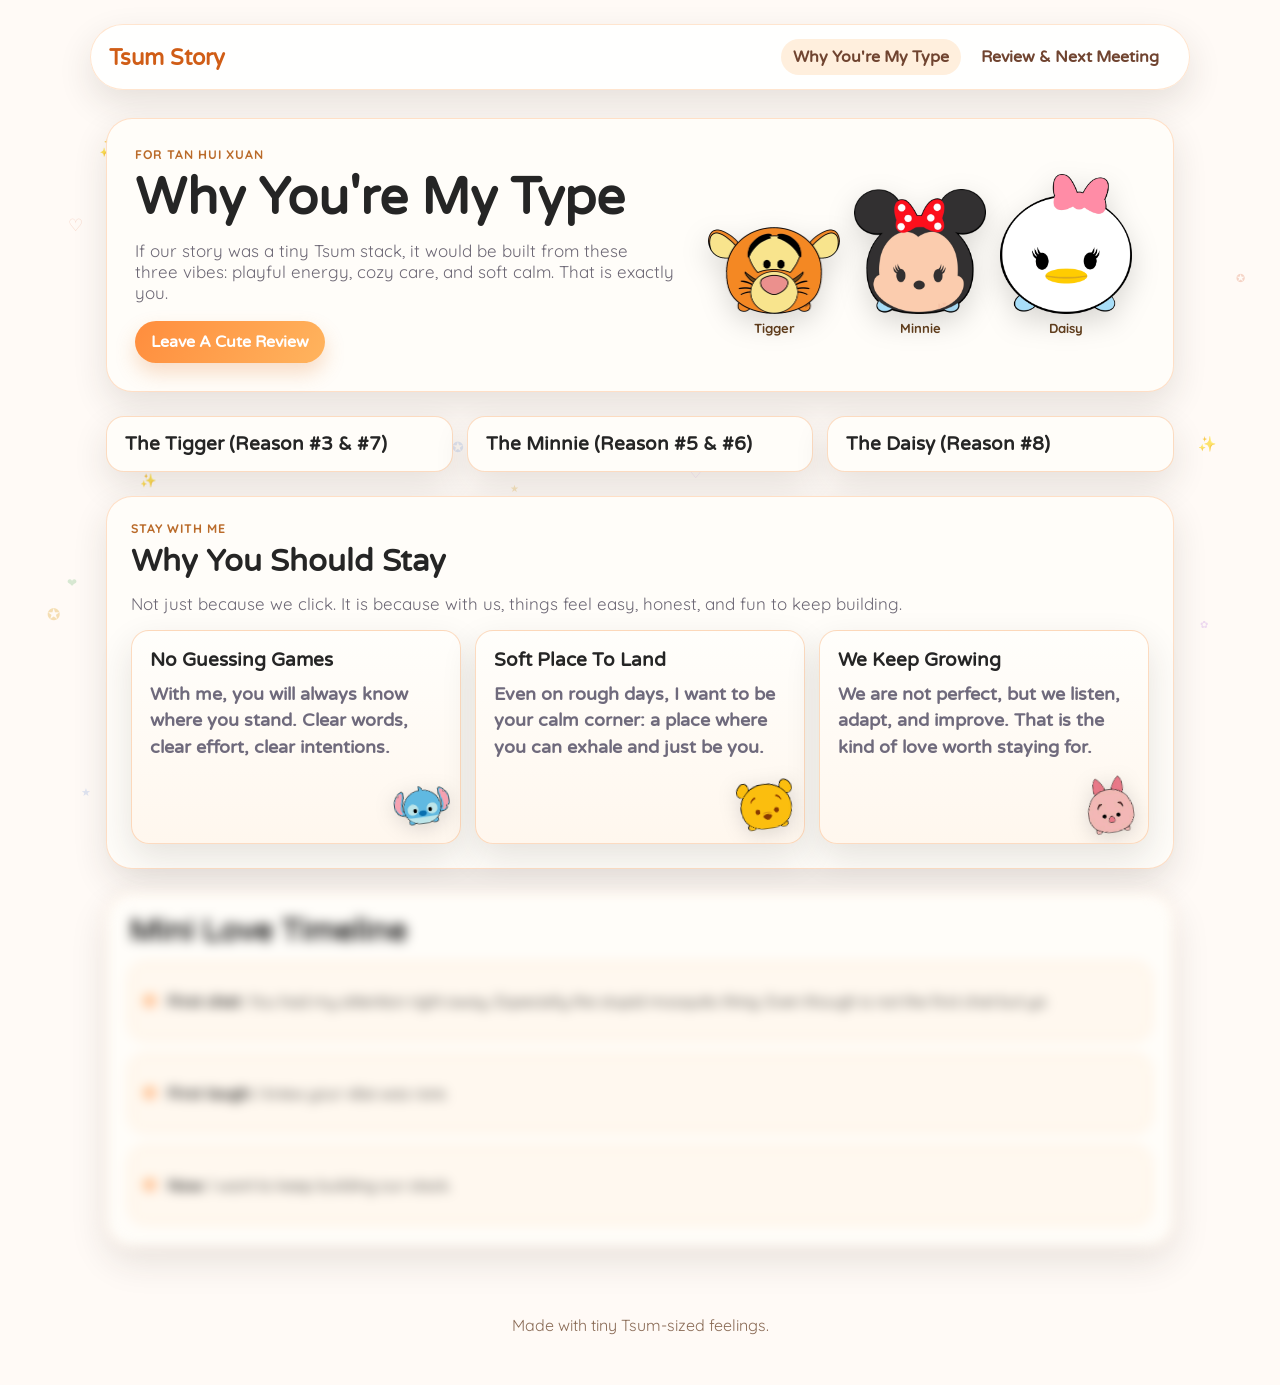
==== index.html @ 3a88005f "Open collapsed reasons by pressing any card" ====
<!DOCTYPE html>
<html lang="en">
<head>
  <meta charset="UTF-8">
  <meta name="viewport" content="width=device-width, initial-scale=1.0">
  <title>Tsum Story | Why You're My Type</title>
  <link rel="preconnect" href="https://fonts.googleapis.com">
  <link rel="preconnect" href="https://fonts.gstatic.com" crossorigin>
  <link href="https://fonts.googleapis.com/css2?family=Quicksand:wght@400;600;700&family=Varela+Round&display=swap" rel="stylesheet">
  <link rel="stylesheet" href="styles.css">
</head>
<body class="home-page">
  <div class="tsum-band top" id="bandTop"></div>
  <div class="tsum-band bottom" id="bandBottom"></div>
  <div class="tsum-sparks" id="tsumSparks"></div>

  <div class="bg-shape bg-shape-a"></div>
  <div class="bg-shape bg-shape-b"></div>
  <div class="bg-shape bg-shape-c"></div>

  <header class="site-header">
    <a class="brand" href="index.html">Tsum Story</a>
    <nav>
      <a href="index.html" aria-current="page">Why You're My Type</a>
      <a href="review.html">Review & Next Meeting</a>
    </nav>
  </header>

  <main class="container">
    <section class="hero reveal">
      <div>
        <p class="eyebrow">For Tan Hui Xuan</p>
        <h1>Why You're My Type</h1>
        <p class="lead">
          If our story was a tiny Tsum stack, it would be built from these three vibes:
          playful energy, cozy care, and soft calm. That is exactly you.
        </p>
        <div class="hero-actions">
          <a class="btn btn-primary" href="review.html">Leave A Cute Review</a>
        </div>
      </div>
      <div class="tsum-stack" aria-hidden="true">
        <div class="tsum tsum-tigger">
          <img class="tsum-photo" src="assets/tigger.png" alt="Tigger Tsum">
          <span class="label">Tigger</span>
        </div>
        <div class="tsum tsum-minnie">
          <img class="tsum-photo" src="assets/minnie.png" alt="Minnie Tsum">
          <span class="label">Minnie</span>
        </div>
        <div class="tsum tsum-daisy">
          <img class="tsum-photo" src="assets/daisy.png" alt="Daisy Tsum">
          <span class="label">Daisy</span>
        </div>
      </div>
    </section>

    <section id="reasons" class="card-grid reveal collapsed">
      <article class="reason-card replacement-card">
        <img class="card-corner-tsum" src="assets/tigger.png" alt="Tigger icon">
        <h3>The Tigger (Reason #3 & #7)</h3>
        <p class="replacement-blurb">
          Like Tigger/Stitch energy, when you start skipping and
          singing, my heart goes haywire. You're that rare 'Shiny Pokemon' who makes
          the world feel more colorful.
        </p>
        <div class="sound-row">
          <button class="sound-btn" type="button" data-sound="assets/audio_2026-04-02_12-42-41.ogg">Play Audio 1</button>
          <button class="sound-btn" type="button" data-sound="assets/audio_2026-04-02_12-48-49.ogg">Play Audio 2</button>
          <button class="sound-btn" type="button" data-sound="assets/IMG_2249.MP4">Play Audio 3</button>
        </div>
      </article>

      <article class="reason-card replacement-card">
        <img class="card-corner-tsum" src="assets/minnie.png" alt="Minnie icon">
        <h3>The Minnie (Reason #5 & #6)</h3>
        <p class="replacement-blurb">
          You carry that nurse-level empathy in the small
          details-like pinning my voice messages. You turn the 'little things' into
          the most important ones.
        </p>
      </article>

      <article class="reason-card replacement-card">
        <img class="card-corner-tsum" src="assets/daisy.png" alt="Daisy icon">
        <h3>The Daisy (Reason #8)</h3>
        <p class="replacement-blurb">
        My literal twin. We have so much in common that it feels like looking in a mirror. 
        Whether it's our humour or prespecives in a partner,
          <button class="blur-phrase" type="button" aria-expanded="false">you're the Daisy to my Donald.</button>
          We just click.
        </p>
      </article>
    </section>

    <section id="stay" class="panel stay-section reveal">
      <p class="eyebrow">Stay With Me</p>
      <h2>Why You Should Stay</h2>
      <p class="lead stay-lead">
        Not just because we click. It is because with us, things feel easy, honest, and fun to keep building.
      </p>
      <div class="card-grid stay-grid">
        <article class="reason-card stay-card">
          <img class="card-corner-tsum stay-corner-tsum" src="assets/pattern/stitch.png" alt="Stitch icon">
          <h3>No Guessing Games</h3>
          <p>
            With me, you will always know where you stand. Clear words, clear effort, clear intentions.
          </p>
        </article>

        <article class="reason-card stay-card">
          <img class="card-corner-tsum stay-corner-tsum" src="assets/pattern/pooh.png" alt="Pooh icon">
          <h3>Soft Place To Land</h3>
          <p>
            Even on rough days, I want to be your calm corner: a place where you can exhale and just be you.
          </p>
        </article>

        <article class="reason-card stay-card">
          <img class="card-corner-tsum stay-corner-tsum" src="assets/pattern/piglet.png" alt="Piglet icon">
          <h3>We Keep Growing</h3>
          <p>
            We are not perfect, but we listen, adapt, and improve. That is the kind of love worth staying for.
          </p>
        </article>
      </div>
    </section>

    <section class="timeline reveal">
      <h2>Mini Love Timeline</h2>
      <div class="timeline-list">
        <div class="timeline-item">
          <span class="dot"></span>
          <p><strong>First chat:</strong> You had my attention right away. Especially the stupid mosquito thing. Even
          though is not the first chat but ya</p>
        </div>
        <div class="timeline-item">
          <span class="dot"></span>
          <p><strong>First laugh:</strong> I knew your vibe was rare.</p>
        </div>
        <div class="timeline-item">
          <span class="dot"></span>
          <p><strong>Now:</strong> I want to keep building our stack.</p>
        </div>
      </div>
    </section>
  </main>

  <footer class="site-footer">
    <p>Made with tiny Tsum-sized feelings.</p>
  </footer>

  <script src="app.js"></script>
</body>
</html>
---- styles.css ----
:root {
  --bg: #fff6e9;
  --paper: #fffdf9;
  --ink: #252525;
  --muted: #6d6875;
  --accent-orange: #ff9f45;
  --accent-sky: #62c9e4;
  --accent-mint: #9be6c3;
  --accent-rose: #ffc1a6;
  --shadow: 0 14px 35px rgba(53, 39, 29, 0.12);
  --radius-lg: 26px;
  --radius-md: 18px;
}

* {
  box-sizing: border-box;
}

html,
body {
  margin: 0;
  padding: 0;
}

body {
  min-height: 100vh;
  color: var(--ink);
  font-family: "Quicksand", "Trebuchet MS", sans-serif;
  background: #fffaf6;
  position: relative;
  overflow-x: hidden;
  isolation: isolate;
}

.tsum-band,
.tsum-sparks {
  position: fixed;
  pointer-events: none;
  z-index: 0;
}

.tsum-band {
  left: 0;
  right: 0;
  height: 126px;
  overflow: hidden;
  display: flex;
  gap: 0;
}

.tsum-band.top {
  top: 0;
  align-items: flex-start;
}

.tsum-band.bottom {
  bottom: 0;
  align-items: flex-end;
}

.tsum-item {
  display: inline-block;
  flex-shrink: 0;
  mix-blend-mode: multiply;
  animation: tsum-band-bob ease-in-out infinite;
}

.tsum-item img {
  display: block;
  width: auto;
  image-rendering: auto;
}

.tsum-sparks {
  inset: 0;
}

.spark {
  position: absolute;
  animation: sparkle ease-in-out infinite;
}

.bg-shape {
  display: none;
}

.bg-shape-a {
  width: 260px;
  height: 260px;
  top: -60px;
  right: -40px;
  background: linear-gradient(130deg, #ffd58f, #ffac8e);
}

.bg-shape-b {
  width: 220px;
  height: 220px;
  left: -45px;
  bottom: 10%;
  background: linear-gradient(130deg, #a7e9e6, #7bc7ff);
}

.bg-shape-c {
  width: 150px;
  height: 150px;
  right: 35%;
  top: 56%;
  background: linear-gradient(130deg, #fff0a8, #ffe4bf);
}

.site-header {
  max-width: 1100px;
  margin: 24px auto 0;
  padding: 14px 18px;
  background: rgba(255, 255, 255, 0.88);
  border: 1px solid rgba(255, 197, 148, 0.45);
  border-radius: 999px;
  box-shadow: var(--shadow);
  display: flex;
  justify-content: space-between;
  align-items: center;
  gap: 12px;
  position: relative;
  z-index: 1;
}

.brand {
  font-family: "Varela Round", "Trebuchet MS", sans-serif;
  font-weight: 700;
  font-size: 1.4rem;
  color: #d05d16;
  text-decoration: none;
}

nav {
  display: flex;
  gap: 8px;
  flex-wrap: wrap;
}

nav a {
  text-decoration: none;
  color: #704430;
  font-weight: 700;
  font-family: "Varela Round", "Trebuchet MS", sans-serif;
  padding: 8px 12px;
  border-radius: 999px;
  transition: 0.25s ease;
}

nav a:hover,
nav a[aria-current="page"] {
  background: #ffefdd;
}

.container {
  max-width: 1100px;
  margin: 28px auto;
  padding: 0 16px 40px;
  position: relative;
  z-index: 1;
}

.hero,
.panel,
.timeline {
  background: var(--paper);
  border: 1px solid rgba(255, 187, 135, 0.45);
  border-radius: var(--radius-lg);
  box-shadow: var(--shadow);
}

.hero {
  display: grid;
  grid-template-columns: 1.2fr 1fr;
  gap: 20px;
  padding: 28px;
  align-items: center;
}

.eyebrow {
  text-transform: uppercase;
  letter-spacing: 0.08em;
  color: #ba6b2a;
  font-size: 0.78rem;
  font-weight: 800;
  margin: 0 0 10px;
}

h1,
h2 {
  font-family: "Varela Round", "Trebuchet MS", sans-serif;
  line-height: 1.05;
  margin: 0 0 14px;
}

h1 {
  font-size: clamp(2rem, 5vw, 3.2rem);
}

h2 {
  font-size: clamp(1.3rem, 2.4vw, 2rem);
}

.lead {
  margin: 0 0 18px;
  color: var(--muted);
  font-size: 1.06rem;
}

.hero-actions {
  display: flex;
  gap: 10px;
  flex-wrap: wrap;
}

.btn {
  display: inline-flex;
  align-items: center;
  justify-content: center;
  text-decoration: none;
  border-radius: 999px;
  border: none;
  cursor: pointer;
  padding: 11px 16px;
  font-family: "Varela Round", "Trebuchet MS", sans-serif;
  font-weight: 700;
  font-size: 1rem;
  transition: transform 0.2s ease, box-shadow 0.2s ease;
}

.btn:hover {
  transform: translateY(-1px);
}

.btn-primary {
  color: #fff;
  background: linear-gradient(120deg, #ff8d3d, #ffb45e);
  box-shadow: 0 10px 20px rgba(226, 124, 47, 0.25);
}

.btn-ghost {
  color: #9a531f;
  border: 1px solid #ffc592;
  background: #fff9f2;
}

.tsum-stack {
  display: flex;
  align-items: end;
  gap: 14px;
  justify-content: center;
}

.tsum {
  display: flex;
  flex-direction: column;
  align-items: center;
  gap: 6px;
  animation: bob 2.6s ease-in-out infinite;
}

.tsum:nth-child(2) {
  animation-delay: 0.2s;
}

.tsum:nth-child(3) {
  animation-delay: 0.4s;
}

.tsum-face {
  width: 38px;
  height: 28px;
  background: #ffe8b5;
  border-radius: 999px;
  position: absolute;
  left: 50%;
  top: 32px;
  transform: translateX(-50%);
}

.label {
  text-align: center;
  font-size: 0.82rem;
  color: #64401e;
  font-weight: 700;
}

.tsum-photo {
  width: 132px;
  height: auto;
  object-fit: contain;
  display: block;
  filter: drop-shadow(0 10px 14px rgba(0, 0, 0, 0.15));
}

.tsum-tigger {
  background: transparent;
}

.tsum-minnie {
  background: transparent;
}

.tsum-daisy {
  background: transparent;
}

.card-grid {
  margin-top: 24px;
  display: grid;
  grid-template-columns: repeat(3, minmax(0, 1fr));
  gap: 14px;
}

.reason-card {
  background: #fffdf9;
  border: 1px solid rgba(250, 185, 136, 0.5);
  border-radius: var(--radius-md);
  padding: 18px;
  box-shadow: var(--shadow);
}

.reason-card p {
  margin: 0;
  color: var(--muted);
}

.reason-card.stack-in {
  animation: stack-rise 0.55s cubic-bezier(0.22, 0.68, 0.22, 1) both;
  animation-delay: var(--stack-delay, 0ms);
}

#reasons.collapsed .replacement-card {
  padding: 16px 18px;
  min-height: 0;
  cursor: pointer;
}

#reasons.collapsed .replacement-card h3 {
  margin: 0;
}

#reasons.collapsed .replacement-blurb,
#reasons.collapsed .sound-row,
#reasons.collapsed .card-corner-tsum {
  display: none;
}

.replacement-card {
  position: relative;
  overflow: hidden;
  padding: 18px 18px 86px 18px;
}

.replacement-card h3 {
  font-family: "Varela Round", "Trebuchet MS", sans-serif;
  font-size: 1.18rem;
  line-height: 1.2;
  margin: 0 0 12px 0;
}

.replacement-blurb {
  font-family: "Varela Round", "Trebuchet MS", sans-serif;
  font-weight: 700;
  font-size: clamp(1.18rem, 1.7vw, 1.6rem);
  line-height: 1.45;
  color: #6f6a7c;
}

.blur-phrase {
  display: inline;
  font: inherit;
  font-weight: inherit;
  line-height: inherit;
  color: inherit;
  background: transparent;
  border: none;
  margin: 0;
  padding: 0 2px;
  cursor: pointer;
  filter: blur(6px);
  transition: filter 0.2s ease, color 0.2s ease;
}

.blur-phrase:hover,
.blur-phrase:focus-visible {
  color: #7d7890;
}

.blur-phrase:focus-visible {
  outline: 2px dashed #cbb5df;
  outline-offset: 2px;
}

.blur-phrase.revealed {
  filter: blur(0);
}

.card-corner-tsum {
  position: absolute;
  bottom: 10px;
  right: 10px;
  width: 58px;
  height: 58px;
  object-fit: contain;
  filter: drop-shadow(0 4px 10px rgba(0, 0, 0, 0.14));
  transform: rotate(-8deg);
}

.sound-row {
  display: flex;
  gap: 8px;
  margin-top: 12px;
  flex-wrap: wrap;
}

.sound-btn {
  border: 1px solid #f4c597;
  background: #fff8ef;
  color: #6f6a7c;
  border-radius: 999px;
  padding: 8px 12px;
  font-family: "Varela Round", "Trebuchet MS", sans-serif;
  font-size: 0.95rem;
  font-weight: 700;
  cursor: pointer;
  transition: background 0.2s ease, transform 0.2s ease, color 0.2s ease;
}

.sound-btn:hover {
  background: #fff2e3;
  transform: translateY(-1px);
}

.sound-btn.playing {
  background: #ffd8b3;
  color: #8b4c1f;
}

.timeline {
  margin-top: 24px;
  padding: 22px;
  filter: blur(6px);
  opacity: 0.7;
  pointer-events: none;
  user-select: none;
}

.stay-section {
  margin-top: 24px;
}

.stay-lead {
  margin-bottom: 16px;
}

.stay-grid {
  margin-top: 0;
}

.stay-card {
  position: relative;
  overflow: hidden;
  padding: 18px 18px 82px;
  background: linear-gradient(180deg, #fffefb 0%, #fff7ee 100%);
}

.stay-card h3 {
  margin: 0 0 10px;
  font-family: "Varela Round", "Trebuchet MS", sans-serif;
  font-size: 1.18rem;
}

.stay-card p {
  font-family: "Varela Round", "Trebuchet MS", sans-serif;
  font-weight: 700;
  font-size: 1.15rem;
  line-height: 1.45;
  color: #6f6a7c;
}

.stay-corner-tsum {
  width: 56px;
  height: 56px;
}

.timeline-list {
  display: grid;
  gap: 14px;
}

.timeline-item {
  display: flex;
  gap: 12px;
  align-items: center;
  background: #fff8ef;
  border: 1px dashed #ffc895;
  border-radius: 16px;
  padding: 12px 14px;
}

.dot {
  width: 12px;
  height: 12px;
  border-radius: 50%;
  background: linear-gradient(130deg, var(--accent-orange), var(--accent-rose));
  flex: 0 0 auto;
}

.site-footer {
  text-align: center;
  color: #8a6b56;
  padding: 0 16px 34px;
  position: relative;
  z-index: 1;
}

.two-col {
  display: grid;
  grid-template-columns: 1.3fr 1fr;
  gap: 14px;
}

.panel {
  padding: 24px;
}

.review-form {
  display: grid;
  gap: 12px;
}

.review-form > label,
.review-form > fieldset {
  display: grid;
  gap: 8px;
  margin: 0;
}

.review-form input:not([type="radio"]),
.review-form textarea,
.review-form select {
  width: 100%;
  font: inherit;
  color: #2d2d2d;
  background: #fffefb;
  border: 1px solid #f4c597;
  border-radius: 12px;
  padding: 10px 12px;
}

.review-form input:focus,
.review-form textarea:focus,
.review-form select:focus {
  outline: 2px solid #ffd9a0;
  border-color: #ffad6f;
}

.rating-group {
  border: 1px solid #f4c597;
  border-radius: 12px;
  padding: 10px 12px;
  background: #fffcf5;
}

.totoro-rating {
  display: flex;
  align-items: center;
  flex-wrap: wrap;
  gap: 8px;
  border: 1px solid #f4c597;
  border-radius: 12px;
  background: #fffefb;
  padding: 10px 12px;
}

.totoro-choice {
  position: relative;
  display: inline-flex;
  align-items: center;
  justify-content: center;
  cursor: pointer;
  line-height: 1;
}

.totoro-choice input[type="radio"] {
  position: absolute;
  opacity: 0;
  inset: 0;
  margin: 0;
  cursor: pointer;
}

.rating-icon-image {
  width: 34px;
  height: 34px;
  object-fit: contain;
  display: inline-block;
  transition: transform 0.16s ease, opacity 0.18s ease, filter 0.18s ease;
}

.totoro-choice:hover .rating-icon-image,
.totoro-choice:focus-within .rating-icon-image {
  transform: translateY(-1px) scale(1.05);
}

.rating-icon-image.off {
  opacity: 0.28;
  filter: grayscale(0.25) blur(0.7px);
}

.rating-icon-image.on {
  opacity: 1;
  filter: none;
}

.totoro-choice input[type="radio"]:focus-visible + .rating-icon-image {
  outline: 2px solid #ffad6f;
  outline-offset: 3px;
  border-radius: 8px;
}

.rating-selected {
  margin: 8px 2px 2px;
  color: #5c4a3f;
  font-family: "Varela Round", "Trebuchet MS", sans-serif;
  font-weight: 700;
}

.notify-status {
  min-height: 1.2em;
  margin: 8px 2px 0;
  font-size: 0.92rem;
  color: #7a695d;
}

.notify-status[data-state="ok"] {
  color: #2f7d4b;
}

.notify-status[data-state="warn"] {
  color: #8b5e3c;
}

.improve-modal {
  position: fixed;
  inset: 0;
  background: rgba(32, 22, 18, 0.38);
  display: none;
  place-items: center;
  padding: 16px;
  z-index: 30;
}

.improve-modal.open {
  display: grid;
}

.improve-modal-card {
  width: min(100%, 520px);
  background: #fffdf9;
  border: 1px solid #f4c597;
  border-radius: 18px;
  box-shadow: 0 16px 34px rgba(48, 30, 20, 0.22);
  padding: 18px;
}

.improve-modal-card h2 {
  margin: 0 0 8px;
}

.improve-modal-card .muted {
  margin: 0 0 6px;
}

#improveTextarea {
  width: 100%;
  font: inherit;
  color: #2d2d2d;
  background: #fffefb;
  border: 1px solid #f4c597;
  border-radius: 12px;
  padding: 10px 12px;
  margin-top: 8px;
}

#improveTextarea:focus {
  outline: 2px solid #ffd9a0;
  border-color: #ffad6f;
}

.improve-actions {
  display: flex;
  gap: 10px;
  justify-content: flex-end;
  margin-top: 12px;
}

.preview-card {
  margin-top: 12px;
  border-radius: 14px;
  background: #fffaf2;
  border: 1px solid #ffcc96;
  padding: 12px;
  line-height: 1.55;
  min-height: 140px;
}

.preview-card.empty {
  color: #8b7e70;
  display: grid;
  place-items: center;
}

.muted {
  color: #7b6c61;
  margin-top: -6px;
}

.back-link {
  margin-top: 14px;
}

.reveal {
  opacity: 0;
  transform: translateY(10px);
  animation: reveal 0.55s ease forwards;
}

.reveal:nth-child(2) {
  animation-delay: 0.08s;
}

.reveal:nth-child(3) {
  animation-delay: 0.16s;
}

@keyframes bob {
  0%,
  100% {
    transform: translateY(0);
  }
  50% {
    transform: translateY(-5px);
  }
}

@keyframes tsum-band-bob {
  0%,
  100% {
    transform: translateY(0) rotate(var(--r, 0deg));
  }
  50% {
    transform: translateY(var(--dy, -6px)) rotate(var(--r, 0deg));
  }
}

@keyframes sparkle {
  0%,
  100% {
    opacity: 0.15;
    transform: scale(0.8);
  }
  50% {
    opacity: 0.85;
    transform: scale(1.15);
  }
}

@keyframes reveal {
  to {
    opacity: 1;
    transform: translateY(0);
  }
}

@keyframes stack-rise {
  from {
    opacity: 0;
    transform: translateY(24px) scale(0.97);
  }
  to {
    opacity: 1;
    transform: translateY(0) scale(1);
  }
}

@media (max-width: 900px) {
  .tsum-band {
    height: 94px;
  }

  .hero,
  .two-col,
  .card-grid {
    grid-template-columns: 1fr;
  }

  .tsum-stack {
    margin-top: 8px;
    padding-bottom: 0;
  }

  .site-header {
    border-radius: 18px;
  }
}

@media (prefers-reduced-motion: reduce) {
  .reason-card.stack-in {
    animation: none;
  }
}
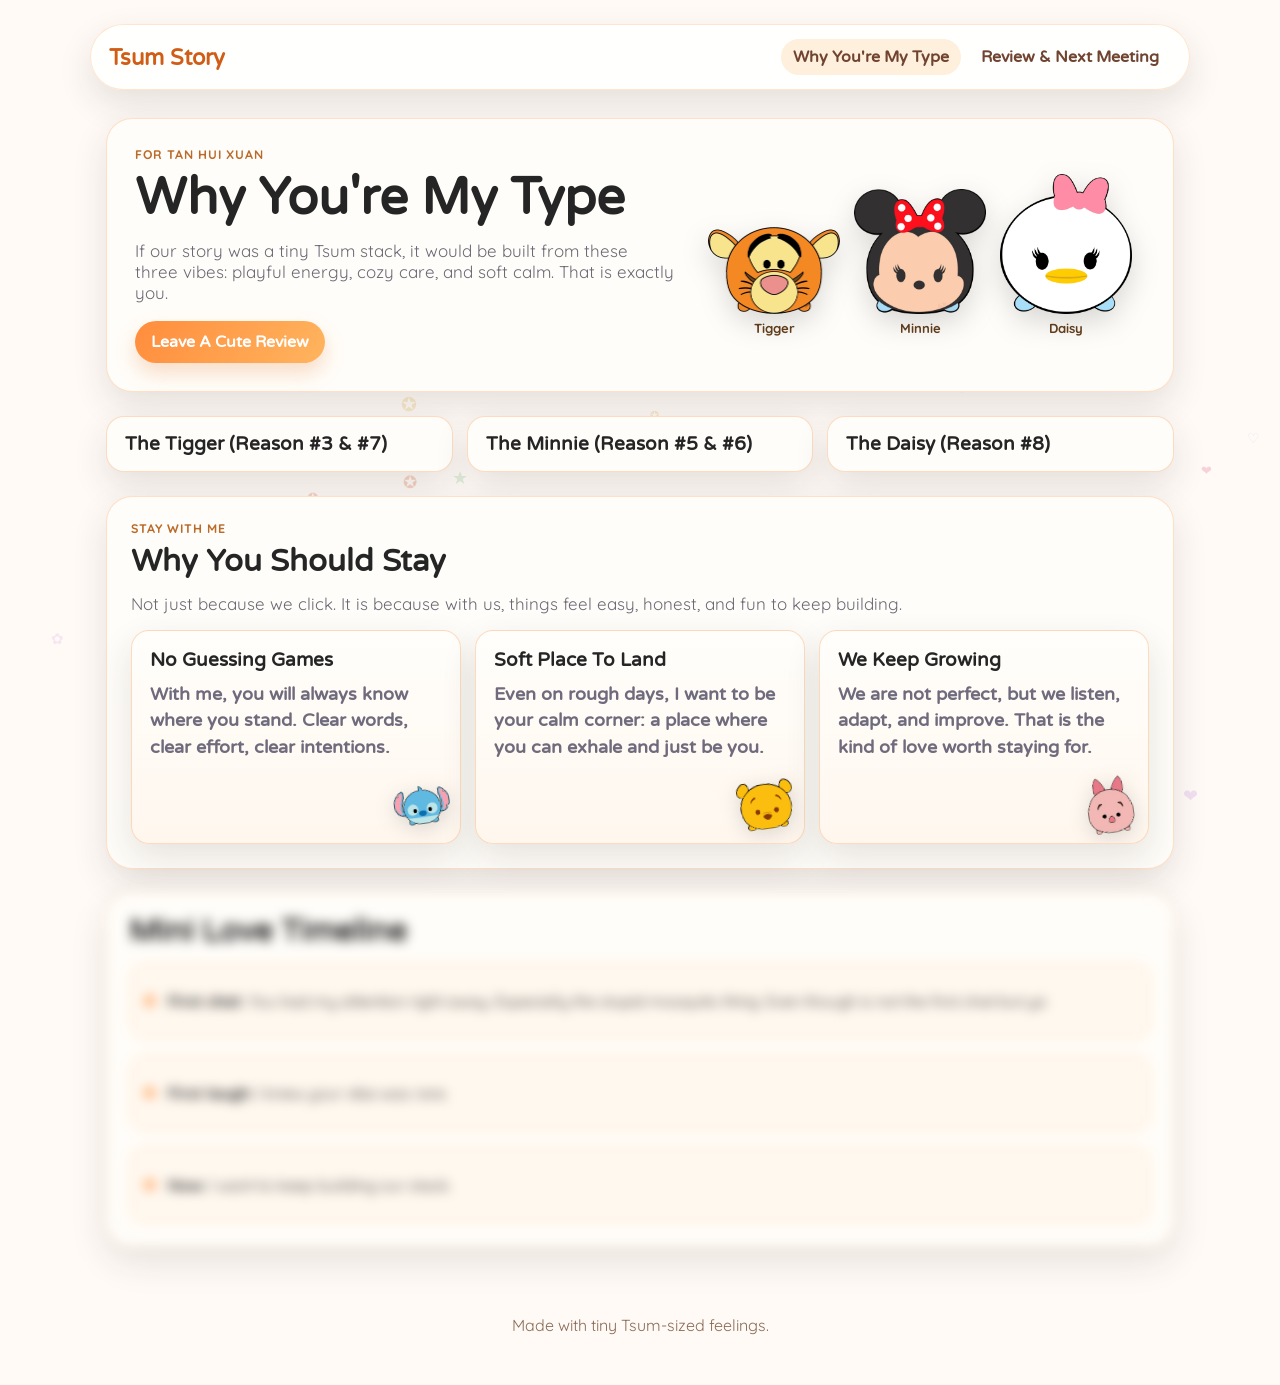
==== commit 2547afea: "Make reason cards open individually on tap" ====
--- a/index.html
+++ b/index.html
@@ -55,7 +55,7 @@
       </div>
     </section>
 
-    <section id="reasons" class="card-grid reveal collapsed">
+    <section id="reasons" class="card-grid reveal">
       <article class="reason-card replacement-card">
         <img class="card-corner-tsum" src="assets/tigger.png" alt="Tigger icon">
         <h3>The Tigger (Reason #3 & #7)</h3>
--- a/styles.css
+++ b/styles.css
@@ -331,19 +331,19 @@
   animation-delay: var(--stack-delay, 0ms);
 }
 
-#reasons.collapsed .replacement-card {
+.replacement-card.is-collapsed {
   padding: 16px 18px;
   min-height: 0;
   cursor: pointer;
 }
 
-#reasons.collapsed .replacement-card h3 {
+.replacement-card.is-collapsed h3 {
   margin: 0;
 }
 
-#reasons.collapsed .replacement-blurb,
-#reasons.collapsed .sound-row,
-#reasons.collapsed .card-corner-tsum {
+.replacement-card.is-collapsed .replacement-blurb,
+.replacement-card.is-collapsed .sound-row,
+.replacement-card.is-collapsed .card-corner-tsum {
   display: none;
 }
 
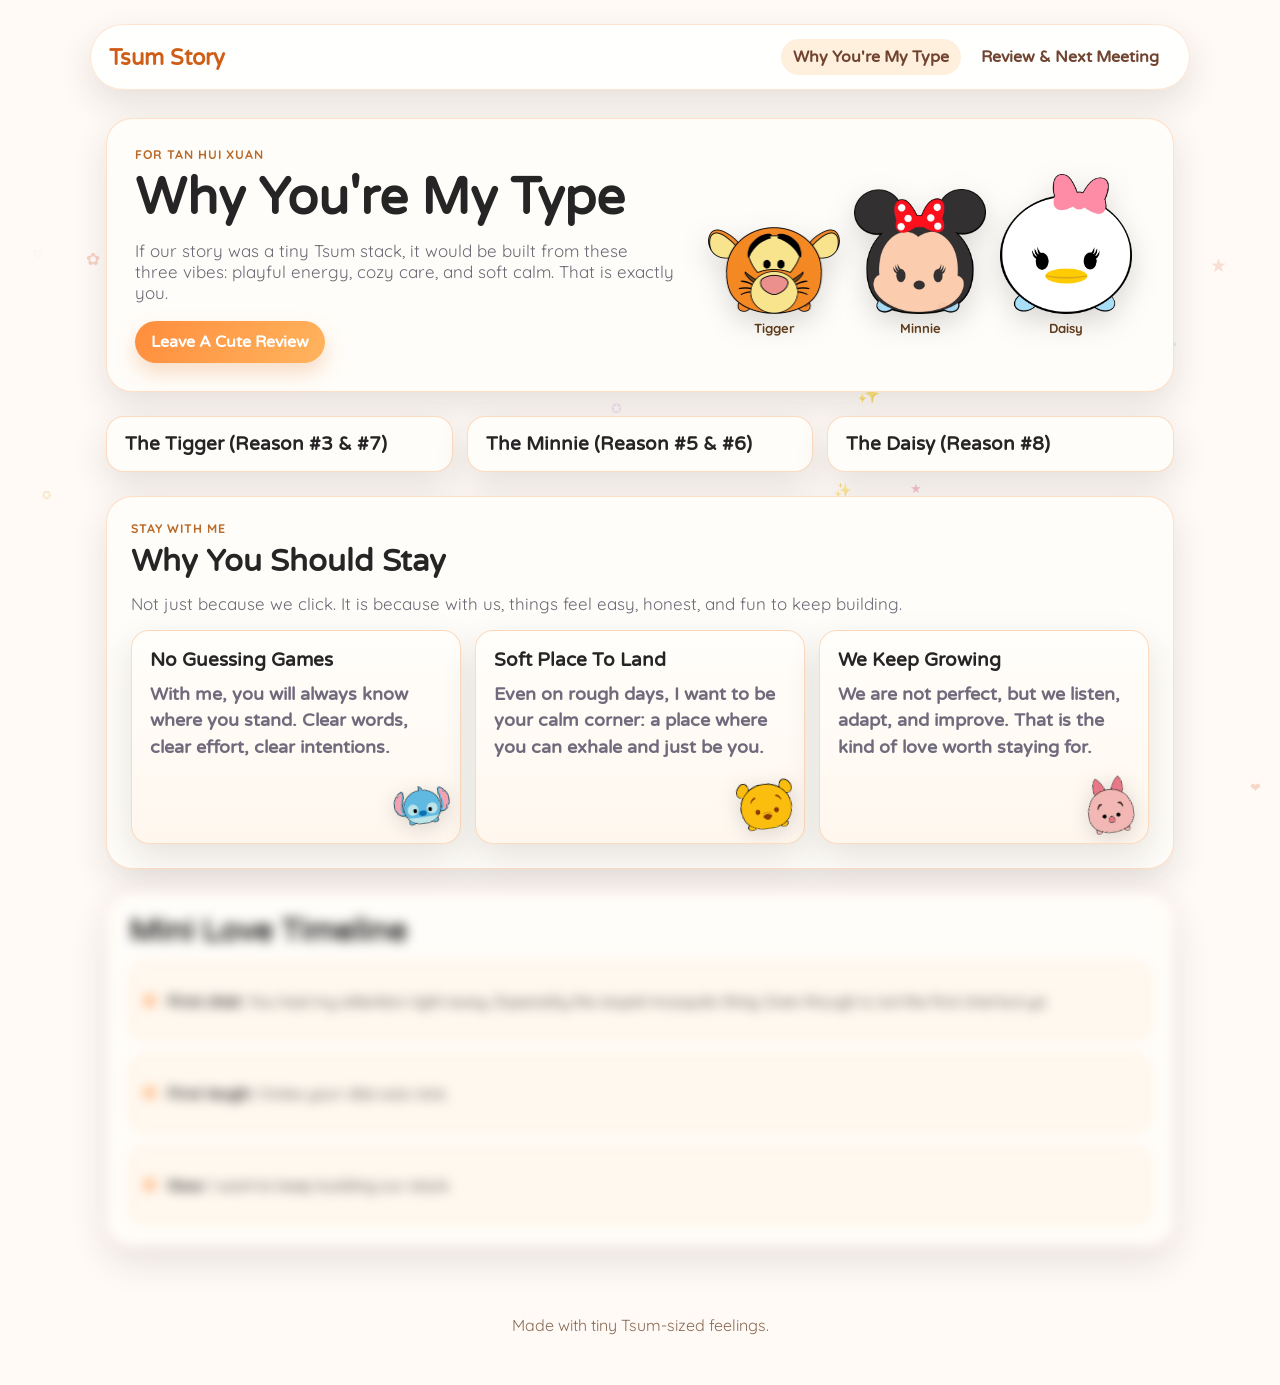
==== commit f4a2cfb4: "Make Daisy phrase permanently blurred and non-interactive" ====
--- a/index.html
+++ b/index.html
@@ -87,7 +87,7 @@
         <p class="replacement-blurb">
         My literal twin. We have so much in common that it feels like looking in a mirror. 
         Whether it's our humour or prespecives in a partner,
-          <button class="blur-phrase" type="button" aria-expanded="false">you're the Daisy to my Donald.</button>
+          <span class="blur-phrase">you're the Daisy to my Donald.</span>
           We just click.
         </p>
       </article>
--- a/styles.css
+++ b/styles.css
@@ -313,6 +313,10 @@
   gap: 14px;
 }
 
+#reasons {
+  align-items: start;
+}
+
 .reason-card {
   background: #fffdf9;
   border: 1px solid rgba(250, 185, 136, 0.5);
@@ -331,6 +335,13 @@
   animation-delay: var(--stack-delay, 0ms);
 }
 
+.replacement-card {
+  position: relative;
+  overflow: hidden;
+  padding: 18px 18px 86px 18px;
+  transition: padding 0.38s cubic-bezier(0.22, 0.7, 0.22, 1);
+}
+
 .replacement-card.is-collapsed {
   padding: 16px 18px;
   min-height: 0;
@@ -341,16 +352,45 @@
   margin: 0;
 }
 
-.replacement-card.is-collapsed .replacement-blurb,
-.replacement-card.is-collapsed .sound-row,
+.replacement-card .replacement-blurb {
+  max-height: 620px;
+  opacity: 1;
+  transform: translateY(0);
+  overflow: hidden;
+  transition: max-height 0.48s cubic-bezier(0.22, 0.7, 0.22, 1),
+    opacity 0.28s ease,
+    transform 0.48s cubic-bezier(0.22, 0.7, 0.22, 1);
+}
+
+.replacement-card .sound-row {
+  max-height: 120px;
+  opacity: 1;
+  transform: translateY(0);
+  overflow: hidden;
+  transition: max-height 0.42s cubic-bezier(0.22, 0.7, 0.22, 1),
+    margin-top 0.26s ease,
+    opacity 0.26s ease,
+    transform 0.42s cubic-bezier(0.22, 0.7, 0.22, 1);
+}
+
+.replacement-card.is-collapsed .replacement-blurb {
+  max-height: 0;
+  opacity: 0;
+  transform: translateY(-8px);
+}
+
+.replacement-card.is-collapsed .sound-row {
+  max-height: 0;
+  margin-top: 0;
+  opacity: 0;
+  transform: translateY(-8px);
+  pointer-events: none;
+}
+
 .replacement-card.is-collapsed .card-corner-tsum {
-  display: none;
-}
-
-.replacement-card {
-  position: relative;
-  overflow: hidden;
-  padding: 18px 18px 86px 18px;
+  opacity: 0;
+  transform: rotate(-8deg) translateY(8px);
+  pointer-events: none;
 }
 
 .replacement-card h3 {
@@ -374,27 +414,8 @@
   font-weight: inherit;
   line-height: inherit;
   color: inherit;
-  background: transparent;
-  border: none;
-  margin: 0;
   padding: 0 2px;
-  cursor: pointer;
   filter: blur(6px);
-  transition: filter 0.2s ease, color 0.2s ease;
-}
-
-.blur-phrase:hover,
-.blur-phrase:focus-visible {
-  color: #7d7890;
-}
-
-.blur-phrase:focus-visible {
-  outline: 2px dashed #cbb5df;
-  outline-offset: 2px;
-}
-
-.blur-phrase.revealed {
-  filter: blur(0);
 }
 
 .card-corner-tsum {
@@ -405,7 +426,9 @@
   height: 58px;
   object-fit: contain;
   filter: drop-shadow(0 4px 10px rgba(0, 0, 0, 0.14));
-  transform: rotate(-8deg);
+  transform: rotate(-8deg) translateY(0);
+  opacity: 1;
+  transition: transform 0.42s cubic-bezier(0.22, 0.7, 0.22, 1), opacity 0.26s ease;
 }
 
 .sound-row {
@@ -777,8 +800,8 @@
 
 @keyframes stack-rise {
   from {
-    opacity: 0;
-    transform: translateY(24px) scale(0.97);
+    opacity: 0.35;
+    transform: translateY(14px) scale(0.985);
   }
   to {
     opacity: 1;
@@ -811,4 +834,11 @@
   .reason-card.stack-in {
     animation: none;
   }
-}
+
+  .replacement-card,
+  .replacement-card .replacement-blurb,
+  .replacement-card .sound-row,
+  .card-corner-tsum {
+    transition: none;
+  }
+}
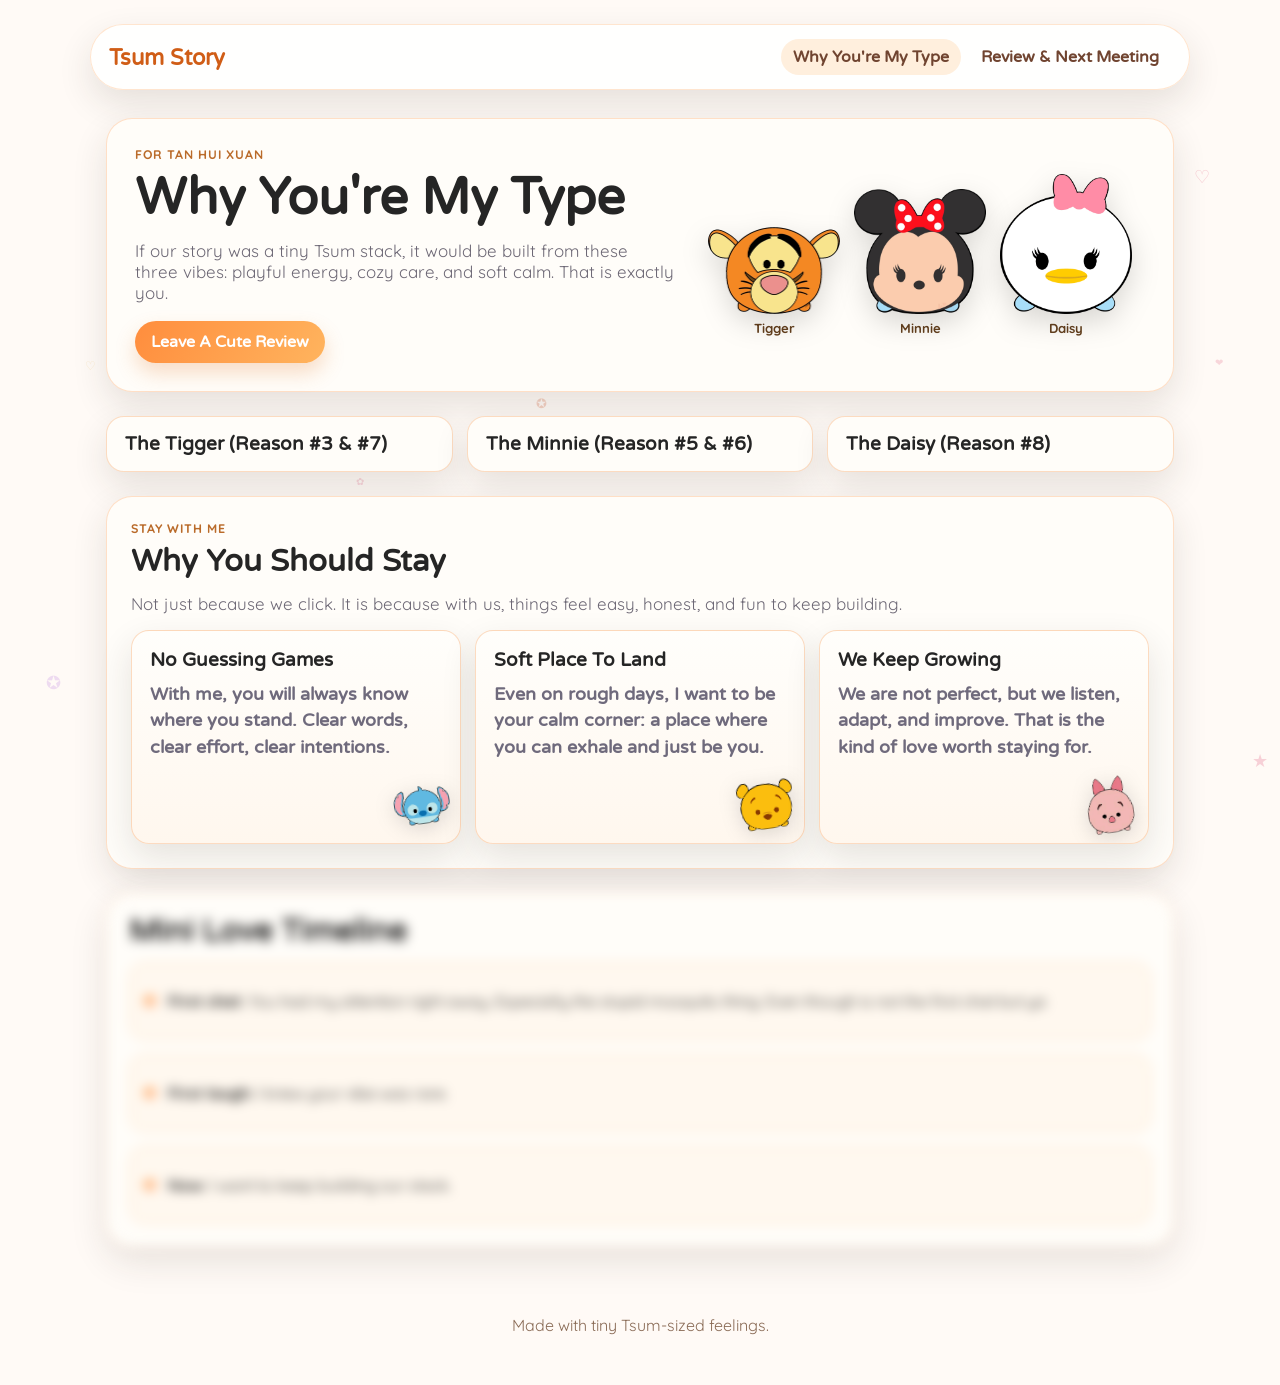
==== commit e1705fb9: "Harden blurred phrase by masking source text and increasing blur" ====
--- a/index.html
+++ b/index.html
@@ -87,7 +87,7 @@
         <p class="replacement-blurb">
         My literal twin. We have so much in common that it feels like looking in a mirror. 
         Whether it's our humour or prespecives in a partner,
-          <span class="blur-phrase">you're the Daisy to my Donald.</span>
+          <span class="blur-phrase">•••••• ••• ••••• •• •• ••••••.</span>
           We just click.
         </p>
       </article>
--- a/styles.css
+++ b/styles.css
@@ -415,7 +415,13 @@
   line-height: inherit;
   color: inherit;
   padding: 0 2px;
-  filter: blur(6px);
+  filter: blur(10px);
+  opacity: 0.95;
+  letter-spacing: 0.08em;
+  text-shadow: 0 0 9px rgba(111, 106, 124, 0.8);
+  user-select: none;
+  -webkit-user-select: none;
+  pointer-events: none;
 }
 
 .card-corner-tsum {
@@ -720,6 +726,51 @@
   margin-top: 12px;
 }
 
+.thanks-modal {
+  position: fixed;
+  inset: 0;
+  background: rgba(32, 22, 18, 0.42);
+  display: none;
+  place-items: center;
+  padding: 16px;
+  z-index: 35;
+}
+
+.thanks-modal.open {
+  display: grid;
+}
+
+.thanks-modal-card {
+  width: min(100%, 460px);
+  background: #fffdf9;
+  border: 1px solid #f4c597;
+  border-radius: 20px;
+  box-shadow: 0 16px 34px rgba(48, 30, 20, 0.24);
+  padding: 18px;
+  text-align: center;
+}
+
+.thanks-modal-card h2 {
+  margin: 2px 0 8px;
+  font-size: clamp(1.2rem, 3.2vw, 1.6rem);
+}
+
+.thanks-gif {
+  display: block;
+  width: min(100%, 320px);
+  max-height: 240px;
+  object-fit: cover;
+  border-radius: 14px;
+  border: 1px solid #f7d4ae;
+  margin: 10px auto 0;
+}
+
+.thanks-actions {
+  margin-top: 12px;
+  display: flex;
+  justify-content: center;
+}
+
 .preview-card {
   margin-top: 12px;
   border-radius: 14px;
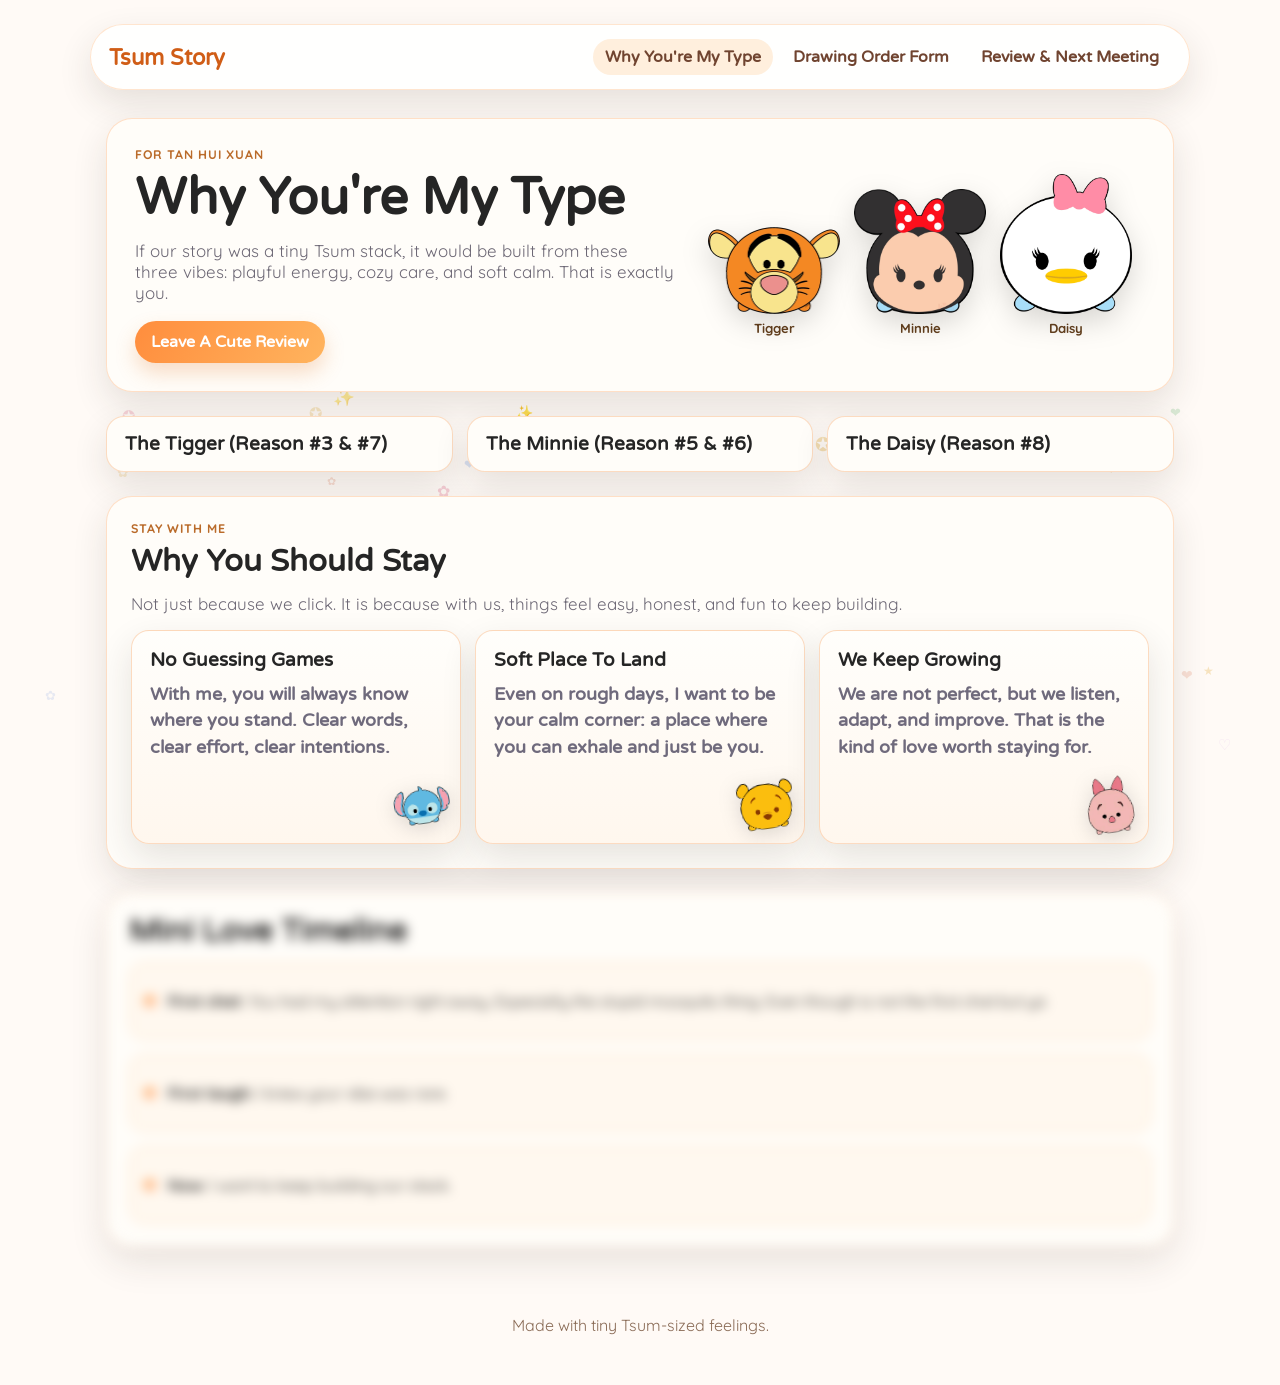
==== commit 30031f16: "Add Drawing Order Form page and navigation link" ====
--- a/index.html
+++ b/index.html
@@ -22,6 +22,7 @@
     <a class="brand" href="index.html">Tsum Story</a>
     <nav>
       <a href="index.html" aria-current="page">Why You're My Type</a>
+      <a href="drawing-order.html">Drawing Order Form</a>
       <a href="review.html">Review & Next Meeting</a>
     </nav>
   </header>
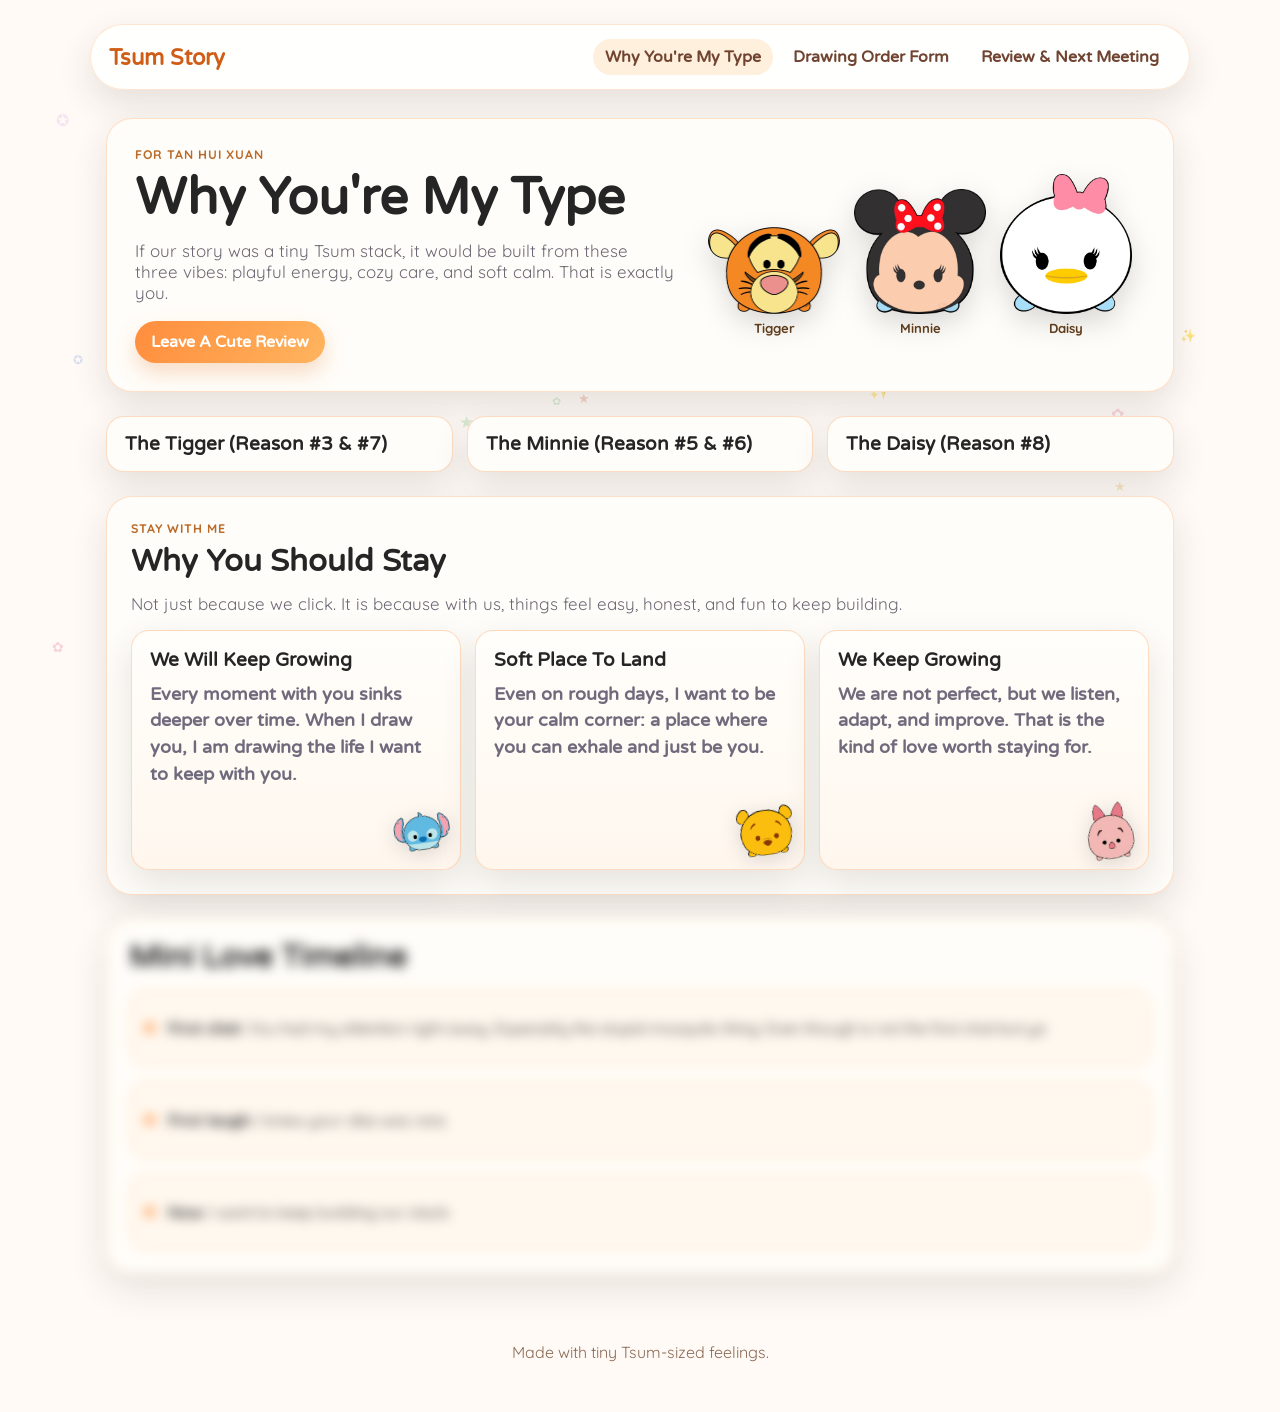
==== commit fc3f31c9: "Update stay card copy to We Will Keep Growing" ====
--- a/index.html
+++ b/index.html
@@ -103,9 +103,9 @@
       <div class="card-grid stay-grid">
         <article class="reason-card stay-card">
           <img class="card-corner-tsum stay-corner-tsum" src="assets/pattern/stitch.png" alt="Stitch icon">
-          <h3>No Guessing Games</h3>
+          <h3>We Will Keep Growing</h3>
           <p>
-            With me, you will always know where you stand. Clear words, clear effort, clear intentions.
+            Every moment with you sinks deeper over time. When I draw you, I am drawing the life I want to keep with you.
           </p>
         </article>
 
--- a/styles.css
+++ b/styles.css
@@ -781,6 +781,16 @@
   min-height: 140px;
 }
 
+.order-photo-preview {
+  display: block;
+  width: min(100%, 220px);
+  max-height: 180px;
+  object-fit: cover;
+  border-radius: 10px;
+  border: 1px solid #f3cda4;
+  margin-top: 8px;
+}
+
 .preview-card.empty {
   color: #8b7e70;
   display: grid;
@@ -879,6 +889,28 @@
   .site-header {
     border-radius: 18px;
   }
+
+  .hero {
+    padding: 18px;
+  }
+
+  .tsum-stack {
+    width: 100%;
+    display: grid;
+    grid-template-columns: repeat(3, minmax(0, 1fr));
+    justify-items: center;
+    align-items: end;
+    gap: 6px;
+  }
+
+  .tsum {
+    min-width: 0;
+  }
+
+  .tsum-photo {
+    width: clamp(72px, 25vw, 92px);
+    max-width: 100%;
+  }
 }
 
 @media (prefers-reduced-motion: reduce) {
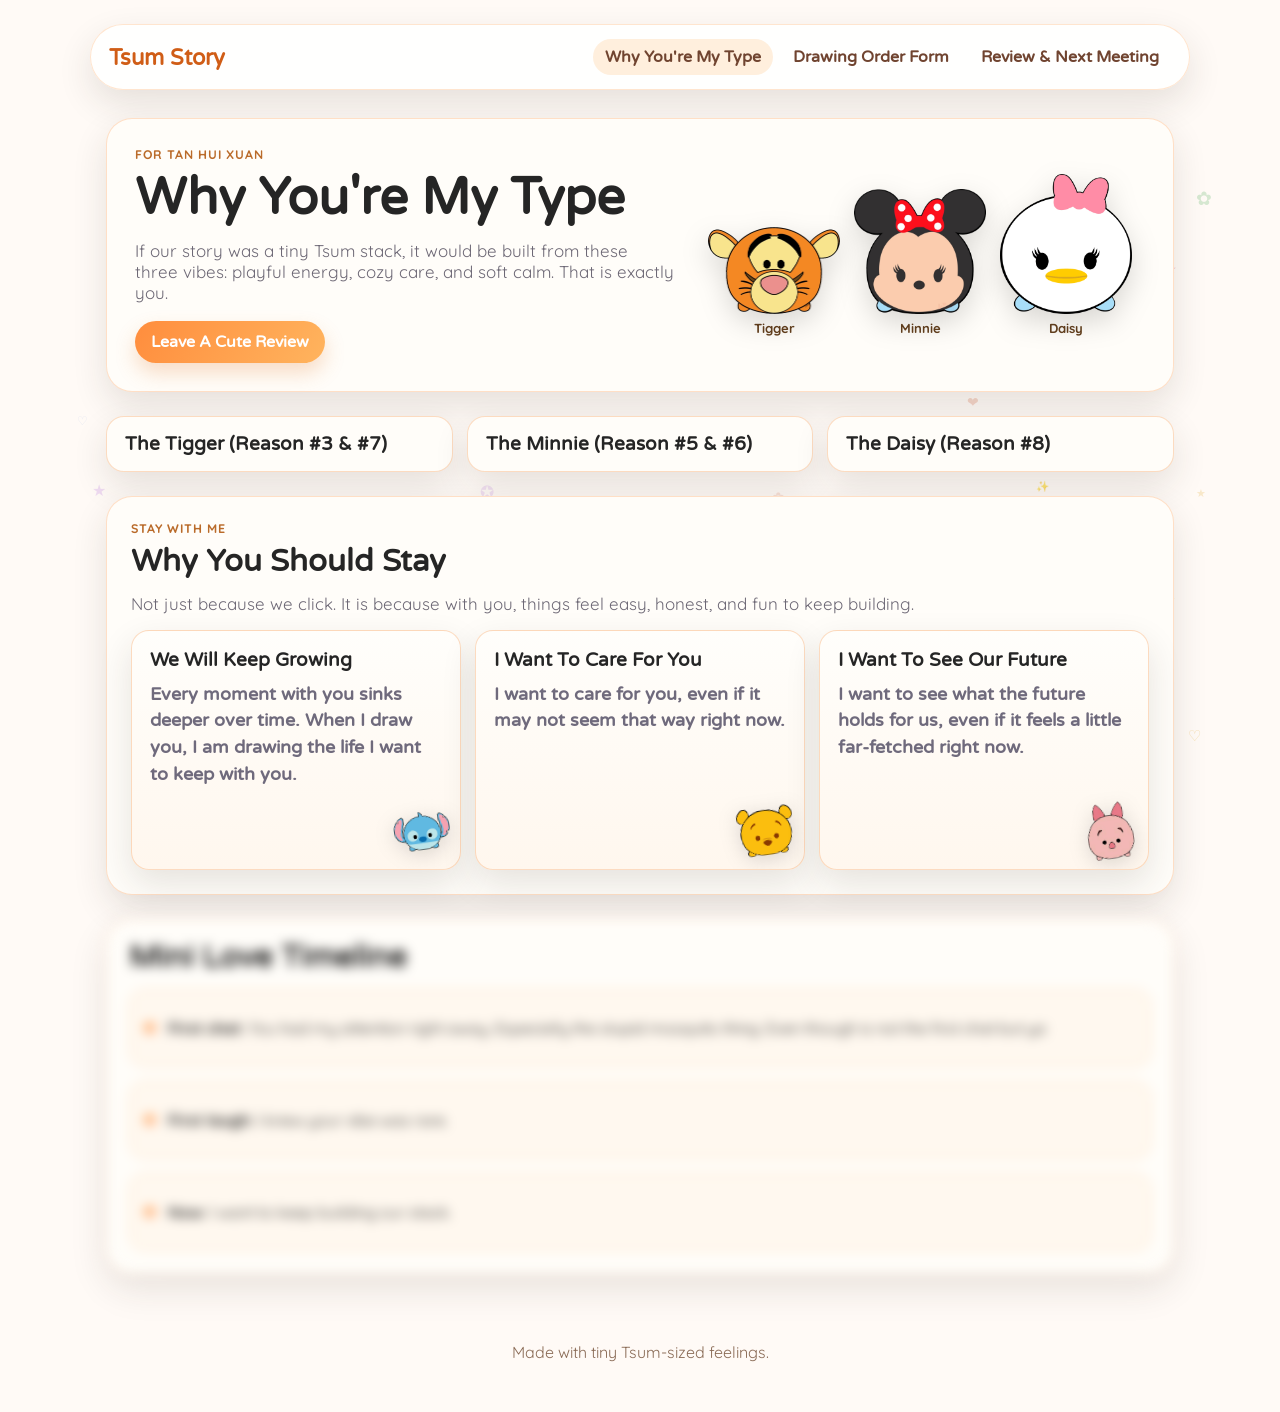
==== commit 06206763: "Update stay section with care and future reasons" ====
--- a/index.html
+++ b/index.html
@@ -76,7 +76,7 @@
         <img class="card-corner-tsum" src="assets/minnie.png" alt="Minnie icon">
         <h3>The Minnie (Reason #5 & #6)</h3>
         <p class="replacement-blurb">
-          You carry that nurse-level empathy in the small
+          You carry that nurse empathy in the small
           details-like pinning my voice messages. You turn the 'little things' into
           the most important ones.
         </p>
@@ -98,7 +98,7 @@
       <p class="eyebrow">Stay With Me</p>
       <h2>Why You Should Stay</h2>
       <p class="lead stay-lead">
-        Not just because we click. It is because with us, things feel easy, honest, and fun to keep building.
+        Not just because we click. It is because with you, things feel easy, honest, and fun to keep building.
       </p>
       <div class="card-grid stay-grid">
         <article class="reason-card stay-card">
@@ -111,17 +111,17 @@
 
         <article class="reason-card stay-card">
           <img class="card-corner-tsum stay-corner-tsum" src="assets/pattern/pooh.png" alt="Pooh icon">
-          <h3>Soft Place To Land</h3>
+          <h3>I Want To Care For You</h3>
           <p>
-            Even on rough days, I want to be your calm corner: a place where you can exhale and just be you.
+            I want to care for you, even if it may not seem that way right now.
           </p>
         </article>
 
         <article class="reason-card stay-card">
           <img class="card-corner-tsum stay-corner-tsum" src="assets/pattern/piglet.png" alt="Piglet icon">
-          <h3>We Keep Growing</h3>
+          <h3>I Want To See Our Future</h3>
           <p>
-            We are not perfect, but we listen, adapt, and improve. That is the kind of love worth staying for.
+            I want to see what the future holds for us, even if it feels a little far-fetched right now.
           </p>
         </article>
       </div>
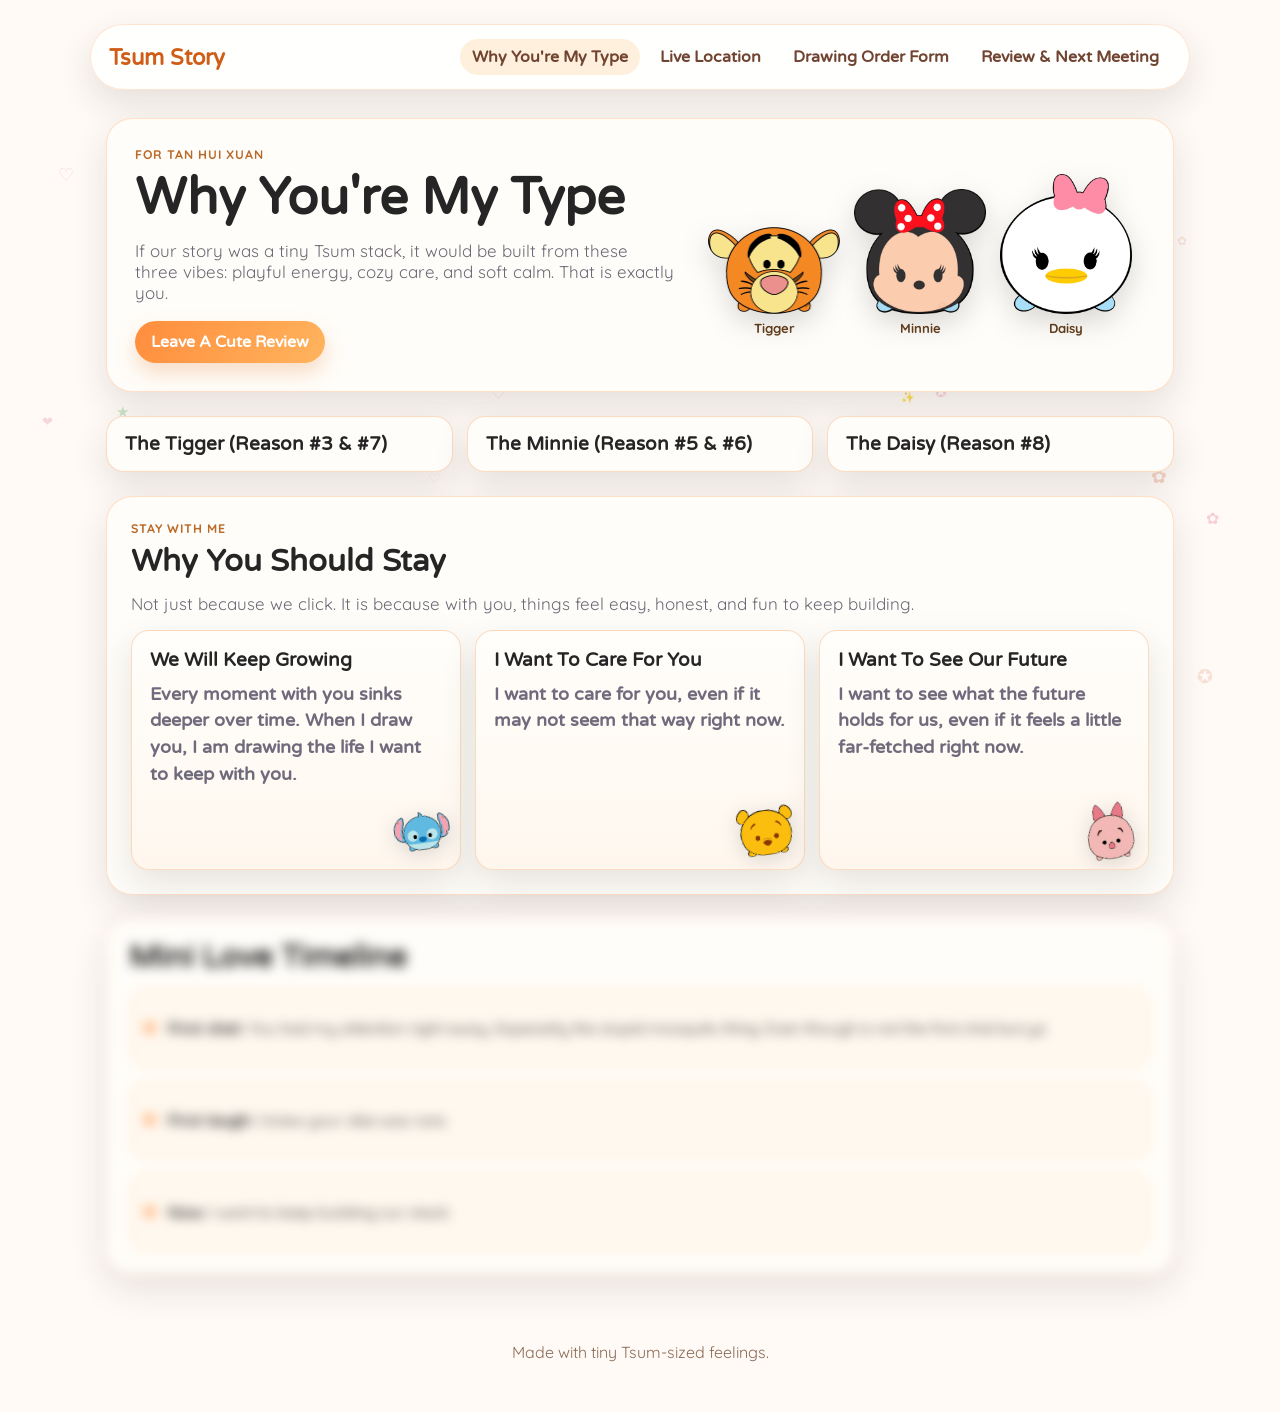
==== commit a88c9e8b: "Add live location share/track feature" ====
--- a/index.html
+++ b/index.html
@@ -22,6 +22,7 @@
     <a class="brand" href="index.html">Tsum Story</a>
     <nav>
       <a href="index.html" aria-current="page">Why You're My Type</a>
+      <a href="location.html">Live Location</a>
       <a href="drawing-order.html">Drawing Order Form</a>
       <a href="review.html">Review & Next Meeting</a>
     </nav>
--- a/styles.css
+++ b/styles.css
@@ -791,6 +791,39 @@
   margin-top: 8px;
 }
 
+.location-two-col {
+  align-items: start;
+}
+
+.location-form {
+  gap: 10px;
+}
+
+.location-actions {
+  display: flex;
+  flex-wrap: wrap;
+  gap: 8px;
+}
+
+.location-actions .btn {
+  min-width: 136px;
+}
+
+.location-map {
+  margin-top: 10px;
+  width: 100%;
+  height: 320px;
+  border: 1px solid #f4c597;
+  border-radius: 14px;
+  overflow: hidden;
+  background: #fffaf2;
+}
+
+.location-map .leaflet-control-attribution {
+  font-family: "Quicksand", "Trebuchet MS", sans-serif;
+  font-size: 0.7rem;
+}
+
 .preview-card.empty {
   color: #8b7e70;
   display: grid;
@@ -900,16 +933,50 @@
     grid-template-columns: repeat(3, minmax(0, 1fr));
     justify-items: center;
     align-items: end;
-    gap: 6px;
+    gap: 4px;
+    padding-inline: 6px;
   }
 
   .tsum {
     min-width: 0;
+    width: 100%;
   }
 
   .tsum-photo {
-    width: clamp(72px, 25vw, 92px);
+    width: clamp(64px, 22vw, 82px);
     max-width: 100%;
+  }
+
+  .tsum-daisy .tsum-photo {
+    width: clamp(58px, 20vw, 72px);
+  }
+
+  .location-actions .btn {
+    min-width: 0;
+    flex: 1 1 44%;
+  }
+
+  .location-map {
+    height: 260px;
+  }
+}
+
+@media (max-width: 430px) {
+  .tsum-stack {
+    gap: 2px;
+    padding-inline: 2px;
+  }
+
+  .tsum-photo {
+    width: clamp(58px, 18vw, 72px);
+  }
+
+  .tsum-daisy .tsum-photo {
+    width: clamp(54px, 16vw, 64px);
+  }
+
+  .location-map {
+    height: 230px;
   }
 }
 
